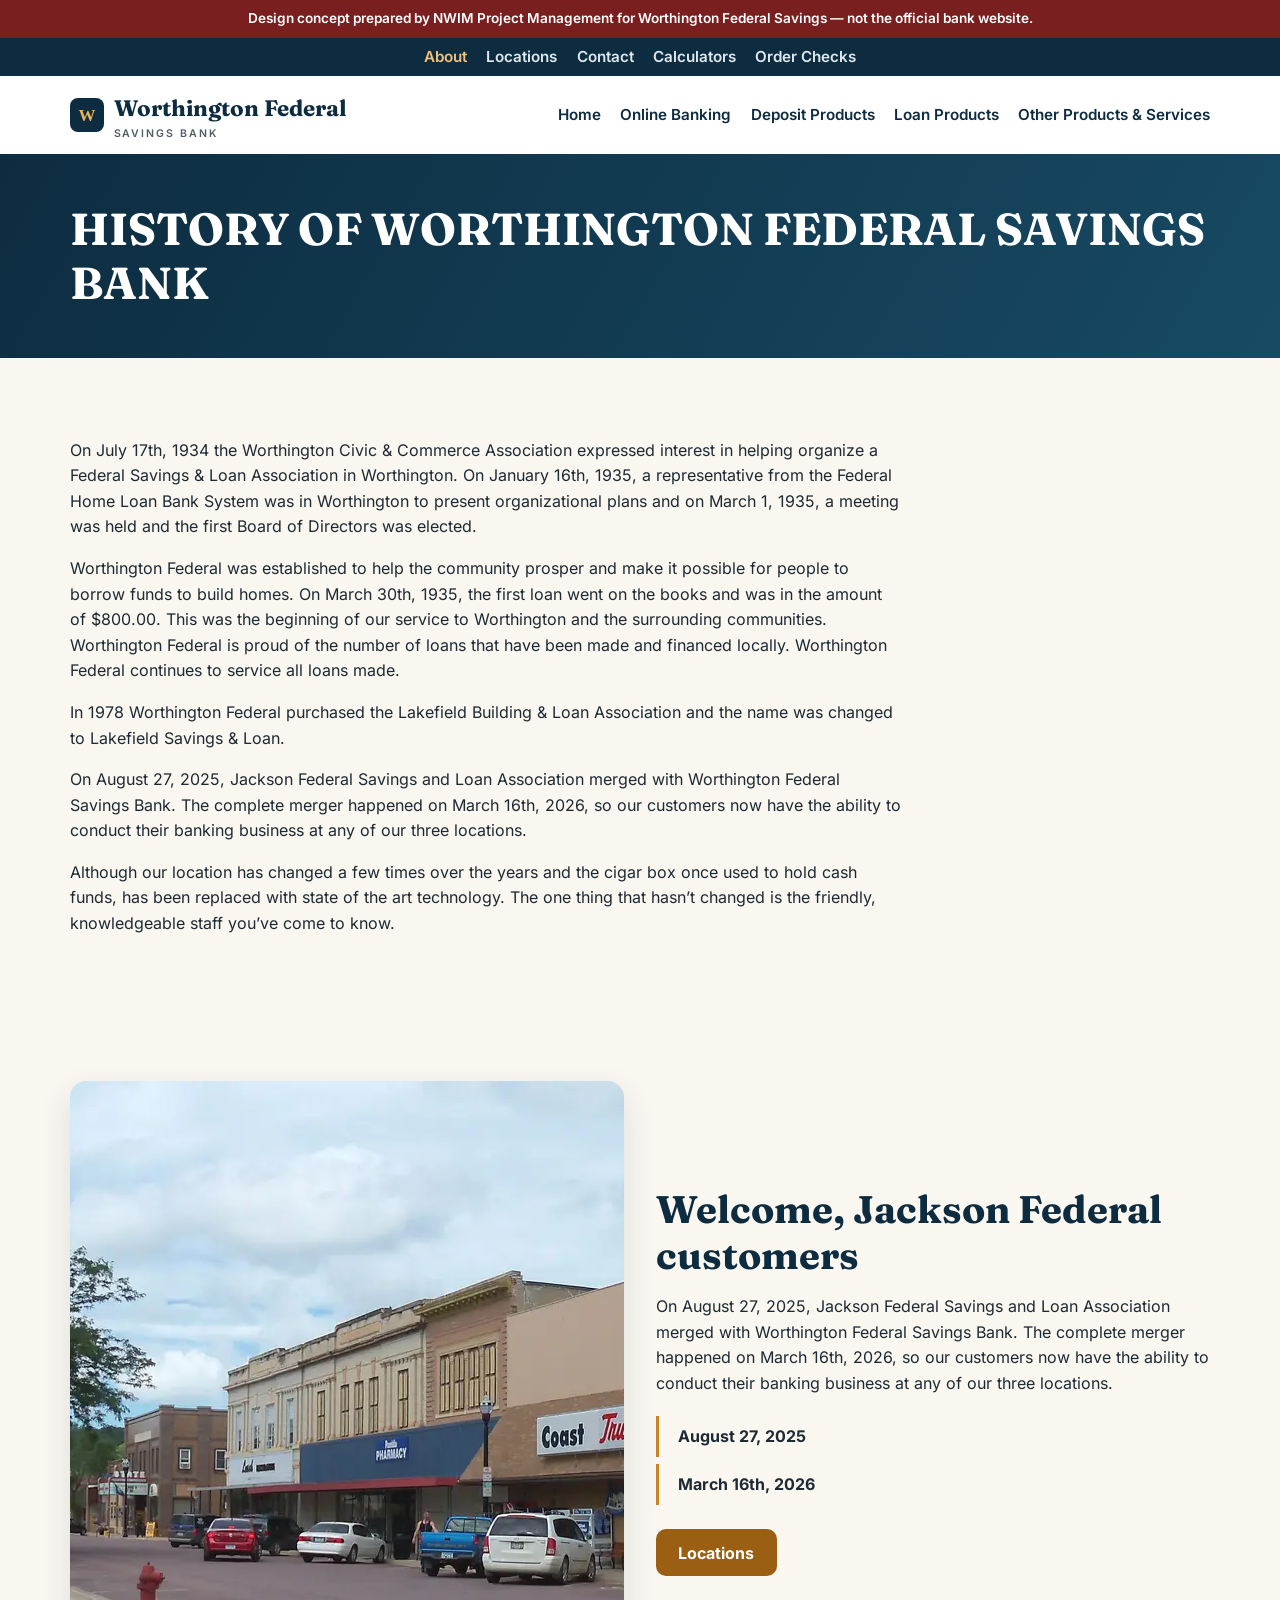
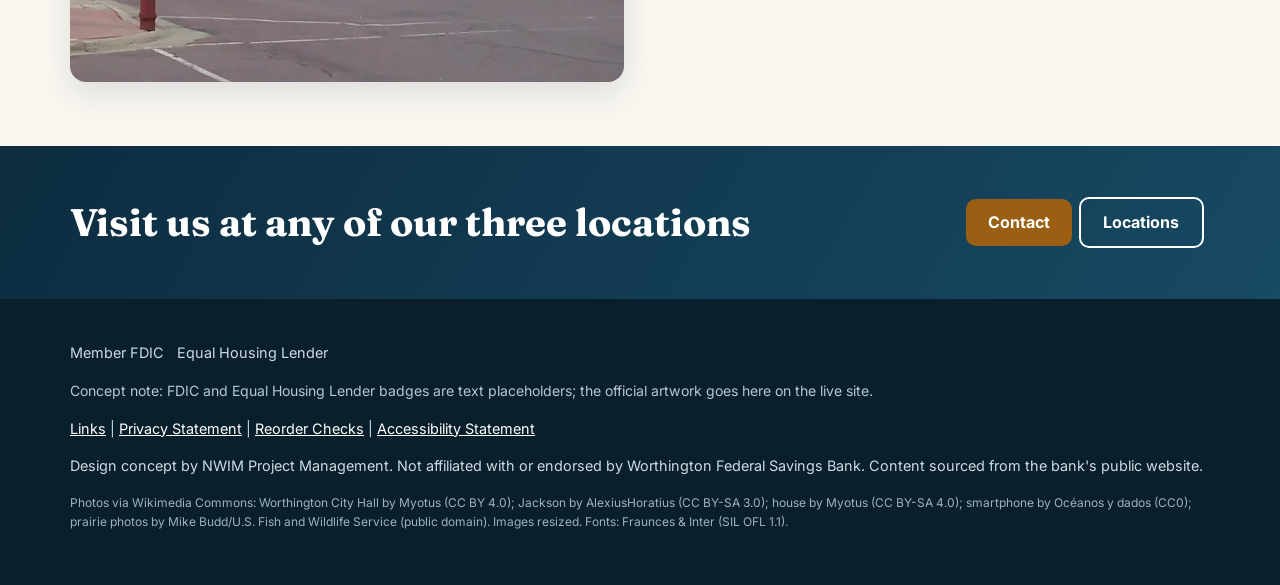
==== about.html @ 03e0e8eb "Concept v2: multi-page site, verbatim bank copy, single dropdown calculator Co-Authored-By: Claude O" ====
<!doctype html><html lang="en"><head><meta charset="utf-8"><meta name="viewport" content="width=device-width,initial-scale=1">
<meta name="robots" content="noindex,nofollow"><title>About — Worthington Federal Savings Bank (Design Concept)</title>
<link rel="preload" href="fonts/fraunces-700.woff2" as="font" type="font/woff2" crossorigin><link rel="stylesheet" href="style.css"></head><body>
<div class="concept" role="note">Design concept prepared by NWIM Project Management for Worthington Federal Savings — not the official bank website.</div>
<nav class="util" aria-label="Secondary"><div class="wrap"><a href="about.html" aria-current="page">About</a><a href="locations.html">Locations</a><a href="contact.html">Contact</a><a href="calculators.html">Calculators</a><a href="order-checks.html">Order Checks</a></div></nav>
<header><div class="wrap"><a class="mark" href="index.html"><svg width="34" height="34" viewBox="0 0 34 34" aria-hidden="true"><rect width="34" height="34" rx="8" fill="#0d2c40"/><text x="17" y="23" text-anchor="middle" font-family="Georgia,serif" font-size="17" font-weight="700" fill="#e9b25c">W</text></svg><span>Worthington Federal<small>Savings Bank</small></span></a>
<button class="menu-btn" id="menu-btn" type="button" aria-expanded="false" aria-controls="site-menu">Menu</button>
<nav class="primary" id="site-menu" aria-label="Main"><a href="index.html">Home</a><a href="online-banking.html">Online Banking</a><a href="deposit-products.html">Deposit Products</a><a href="loan-products.html">Loan Products</a><a href="other-products.html">Other Products &amp; Services</a><div class="menu-util"><a href="about.html" aria-current="page">About</a><a href="locations.html">Locations</a><a href="contact.html">Contact</a><a href="calculators.html">Calculators</a><a href="order-checks.html">Order Checks</a></div></nav></div></header>
<main id="top"><div class="page-hero"><div class="wrap"><h1>HISTORY OF WORTHINGTON FEDERAL SAVINGS BANK</h1></div></div><section><div class="wrap copy "> <p>
On July 17th, 1934 the Worthington Civic &amp; Commerce Association
    expressed interest in helping organize a Federal Savings &amp; Loan
    Association in Worthington. On January 16th, 1935, a representative from the
    Federal Home Loan Bank System was in Worthington to present organizational
    plans and on March 1, 1935, a meeting was held and the first Board of
    Directors was elected.
</p> <p>
Worthington Federal was established to help the community prosper and make
    it possible for people to borrow funds to build homes. On March 30th, 1935,
    the first loan went on the books and was in the amount of $800.00. This was
    the beginning of our service to Worthington and the surrounding communities.
    Worthington Federal is proud of the number of loans that have been made and
    financed locally. Worthington Federal continues to service all loans made.
</p> <p>
In 1978 Worthington Federal purchased the Lakefield Building &amp; Loan
    Association and the name was changed to Lakefield Savings &amp; Loan.
</p> <p>
On August 27, 2025, Jackson Federal Savings and Loan Association merged
    with Worthington Federal Savings Bank. The complete merger happened on
    March 16th, 2026, so our customers now have the ability to conduct their
    banking business at any of our three locations.
</p> <p>
Although our location has changed a few times over the years and the cigar
    box once used to hold cash funds, has been replaced with state of the art
    technology. The one thing that hasn’t changed is the friendly, knowledgeable
    staff you’ve come to know.
</p></div></section><section class="merger" id="jackson"><div class="wrap split"><img src="images/jackson.webp" alt="Downtown street in Jackson, Minnesota (town photo, not the bank)" width="1200" height="601" loading="lazy"><div>
<h2>Welcome, Jackson Federal customers</h2><p>On August 27, 2025, Jackson Federal Savings and Loan Association merged with Worthington Federal Savings Bank. The complete merger happened on March 16th, 2026, so our customers now have the ability to conduct their banking business at any of our three locations.</p>
<ol class="timeline"><li><b>August 27, 2025</b></li><li><b>March 16th, 2026</b></li></ol>
<a class="btn" href="locations.html">Locations</a></div></div></section><div class="cta"><div class="wrap"><div><h2>Visit us at any of our three locations</h2></div><div><a class="btn" href="contact.html">Contact</a><a class="btn ghost" href="locations.html">Locations</a></div></div></div></main>
<footer><div class="wrap"><div class="comp"><a href="speedbump.html?to=fdic">Member FDIC</a><a href="speedbump.html?to=hud">Equal Housing Lender</a></div><p class="small">Concept note: FDIC and Equal Housing Lender badges are text placeholders; the official artwork goes here on the live site.</p>
<p><a href="index.html">Links</a> | <a href="privacy-statement.html">Privacy Statement</a> | <a href="speedbump.html?to=mainstreet">Reorder Checks</a> | <a href="accessibility.html">Accessibility Statement</a></p>
<p>Design concept by NWIM Project Management. Not affiliated with or endorsed by Worthington Federal Savings Bank. Content sourced from the bank's public website.</p>
<p class="credits">Photos via Wikimedia Commons: Worthington City Hall by Myotus (CC BY 4.0); Jackson by AlexiusHoratius (CC BY-SA 3.0); house by Myotus (CC BY-SA 4.0); smartphone by Océanos y dados (CC0); prairie photos by Mike Budd/U.S. Fish and Wildlife Service (public domain). Images resized. Fonts: Fraunces &amp; Inter (SIL OFL 1.1).</p></div></footer>
<script src="nav.js"></script></body></html>
---- style.css ----
@font-face{font-family:Fraunces;font-weight:600;font-display:swap;src:url(fonts/fraunces-600.woff2) format("woff2")}
@font-face{font-family:Fraunces;font-weight:700;font-display:swap;src:url(fonts/fraunces-700.woff2) format("woff2")}
@font-face{font-family:Inter;font-weight:400;font-display:swap;src:url(fonts/inter-400.woff2) format("woff2")}
@font-face{font-family:Inter;font-weight:600;font-display:swap;src:url(fonts/inter-600.woff2) format("woff2")}
@font-face{font-family:Inter;font-weight:700;font-display:swap;src:url(fonts/inter-700.woff2) format("woff2")}
:root{--navy:#0d2c40;--navy2:#174a63;--gold:#c8862a;--gold-d:#9a5f12;--cream:#faf7f1;--ink:#1d2a33;--muted:#4f5e68;--r:16px;--sh:0 12px 32px rgba(13,44,64,.12)}
*{box-sizing:border-box}html{scroll-behavior:smooth}body{margin:0;font-family:Inter,system-ui,sans-serif;color:var(--ink);line-height:1.6;background:var(--cream)}
img{max-width:100%;display:block}a{color:var(--navy2)}
h1,h2,h3{font-family:Fraunces,Georgia,serif;color:var(--navy);line-height:1.2;margin:0 0 .6rem}h2{font-size:clamp(1.7rem,4vw,2.4rem)}
.wrap{max-width:1180px;margin:auto;padding:0 1.25rem}
.eyebrow{font-size:.78rem;letter-spacing:.16em;text-transform:uppercase;font-weight:700;color:var(--gold-d);margin:0 0 .4rem}
.concept{background:#7a1f1f;color:#fff;text-align:center;padding:.5rem 1rem;font-size:.85rem;font-weight:600;position:sticky;top:0;z-index:20}
header{background:#fff;box-shadow:0 1px 0 #e6e0d4}header .wrap{display:flex;flex-wrap:wrap;justify-content:space-between;align-items:center;padding:.9rem 1.25rem;gap:.6rem}
.mark{font-family:Fraunces,serif;font-size:1.4rem;color:var(--navy);font-weight:700;text-decoration:none;display:flex;align-items:center;gap:.6rem}.mark svg{flex:none}
.mark small{display:block;font:600 .66rem Inter,sans-serif;letter-spacing:.18em;color:var(--muted);text-transform:uppercase}
nav{display:flex;flex-wrap:wrap;gap:.25rem 1.2rem}nav a{text-decoration:none;font-weight:600;color:var(--navy);font-size:.95rem}nav a:hover{color:var(--gold-d)}
.hero{position:relative;color:#fff;padding:3.5rem 0 4rem;background:var(--navy) url(images/hero.webp) center/cover no-repeat}
.hero::before{content:"";position:absolute;inset:0;background:linear-gradient(100deg,rgba(9,30,44,.92) 0%,rgba(9,30,44,.75) 55%,rgba(9,30,44,.45) 100%)}
.hero .wrap{position:relative;display:grid;gap:2.2rem}.hero h1{color:#fff;font-size:clamp(2.1rem,6vw,3.4rem)}.hero p.lead{font-size:1.15rem;max-width:34rem;color:#e8eef2}
.hero .eyebrow{color:#f2c27a}.pills{display:flex;flex-wrap:wrap;gap:.6rem;margin-top:1.4rem;padding:0;list-style:none}.pills li{background:rgba(255,255,255,.14);border:1px solid rgba(255,255,255,.3);padding:.35rem .8rem;border-radius:99px;font-size:.88rem}
.card{background:#fff;color:var(--ink);border-radius:var(--r);padding:1.6rem;box-shadow:0 20px 50px rgba(0,0,0,.35)}
.card h2{font-size:1.45rem}label{display:block;font-weight:600;margin:.8rem 0 .3rem;font-size:.92rem}
input{width:100%;padding:.75rem;border:1px solid #8a99a3;border-radius:8px;font:inherit;background:#f3f5f6}
.btn,button{display:inline-block;margin-top:1.1rem;padding:.85rem 1.4rem;background:var(--gold-d);color:#fff;border:0;border-radius:10px;font:700 1rem Inter,sans-serif;cursor:pointer;text-decoration:none}
button{width:100%}.btn:hover,button:hover{background:#7d4c0d}.btn.ghost{background:transparent;border:2px solid #fff}
:focus-visible{outline:3px solid #f2c14e;outline-offset:2px}
.msg{background:#fff4d6;border:1px solid #c99a1a;padding:.75rem;border-radius:8px;margin-top:.8rem;font-size:.92rem}.small{font-size:.88rem;color:var(--muted)}
.lock{display:flex;gap:.4rem;align-items:center;font-size:.82rem;color:var(--muted);margin-top:.8rem}
section{padding:4rem 0}.center{text-align:center;max-width:44rem;margin:0 auto 2.2rem}
.quick{margin-top:-2.2rem;position:relative;z-index:2;padding:0}.quick ul{list-style:none;margin:0;padding:.6rem;background:#fff;border-radius:var(--r);box-shadow:var(--sh);display:grid;grid-template-columns:repeat(auto-fit,minmax(150px,1fr));gap:.3rem}
.quick a{display:flex;align-items:center;gap:.6rem;padding:.9rem;border-radius:10px;text-decoration:none;font-weight:600;color:var(--navy)}.quick a:hover{background:#f3eee4}
.ic{width:40px;height:40px;border-radius:10px;background:#f3e6d2;color:var(--gold-d);display:grid;place-items:center;flex:none}
.cards{display:grid;gap:1.4rem;grid-template-columns:repeat(auto-fit,minmax(260px,1fr))}
.pcard{background:#fff;border-radius:var(--r);overflow:hidden;box-shadow:var(--sh);display:flex;flex-direction:column}.pcard img{aspect-ratio:16/10;object-fit:cover;width:100%}
.pcard div{padding:1.3rem 1.4rem 1.5rem}.pcard ul{padding-left:1.1rem;margin:.4rem 0 0;color:var(--muted)}.pcard a{font-weight:700}
.why{background:#fff}.why .grid3{display:grid;gap:1.6rem;grid-template-columns:repeat(auto-fit,minmax(240px,1fr))}
.why .pt{padding:1.6rem;border-radius:var(--r);background:var(--cream);border:1px solid #ece4d6}.why .ic{width:52px;height:52px;margin-bottom:.8rem}
.merger .split{display:grid;gap:2rem;align-items:center}.merger img{border-radius:var(--r);box-shadow:var(--sh);aspect-ratio:16/10;object-fit:cover;width:100%}
.badge{display:inline-block;background:#e3efe6;color:#1f5a35;font-weight:700;font-size:.8rem;padding:.3rem .7rem;border-radius:99px;margin-bottom:.8rem}
.timeline{list-style:none;padding:0;margin:1.2rem 0 0}.timeline li{padding:.5rem 0 .5rem 1.2rem;border-left:3px solid var(--gold);margin-bottom:.4rem}
.loans{display:grid;gap:.8rem;grid-template-columns:repeat(auto-fit,minmax(200px,1fr));margin-top:1.5rem}.loans div{background:#fff;border-radius:12px;padding:1rem 1.2rem;border-left:4px solid var(--gold)}
.loc{background:#fff;border-radius:var(--r);overflow:hidden;box-shadow:var(--sh)}.loc img{aspect-ratio:16/9;object-fit:cover;width:100%}.loc .b{padding:1.3rem 1.4rem}
.loc dl{margin:.6rem 0 0;display:grid;grid-template-columns:auto 1fr;gap:.2rem .8rem;font-size:.93rem}.loc dt{font-weight:700}.loc dd{margin:0}
.cta{background:linear-gradient(120deg,var(--navy),var(--navy2));color:#fff;padding:3.2rem 0}.cta .wrap{display:flex;flex-wrap:wrap;gap:1.4rem;justify-content:space-between;align-items:center}.cta h2{color:#fff;margin:0}.cta p{margin:.3rem 0 0;color:#d6e2ea}
.cta .btn{margin:0 .4rem 0 0}
.contact .box{background:#fff;border-radius:var(--r);padding:1.6rem;box-shadow:var(--sh)}
footer{background:#0a1f2c;color:#cfdae1;padding:2.6rem 0;font-size:.9rem}footer a{color:#fff}footer .comp{display:flex;flex-wrap:wrap;gap:.8rem;margin-bottom:1rem}
footer .comp span{border:1px solid #5d7380;padding:.35rem .8rem;border-radius:8px;font-weight:700;color:#fff}.credits{font-size:.75rem;color:#9fb1bc;margin-top:1rem}.credits a{color:#c9d6de}
@media(min-width:880px){.hero{padding:5rem 0 6rem}.hero .wrap{grid-template-columns:1.35fr 1fr;align-items:center}.merger .split{grid-template-columns:1fr 1fr}}
@media(prefers-reduced-motion:reduce){html{scroll-behavior:auto}}
.pt0{padding-top:0}
footer .small{color:#b8c7d0}
/* multi-page nav */
.util{background:var(--navy);font-size:.85rem}.util .wrap{display:flex;flex-wrap:wrap;gap:.2rem 1.2rem;justify-content:flex-end;padding:.45rem 1.25rem}.util a{color:#dfe8ee;text-decoration:none}.util a:hover,.util a[aria-current]{color:#f2c27a}
header .wrap{position:relative}.menu-btn{display:none;margin:0;width:auto;padding:.55rem .9rem;background:var(--navy);border-radius:8px;font-size:.9rem}
nav.primary a[aria-current]{color:var(--gold-d);text-decoration:underline;text-underline-offset:6px}
.menu-util{display:none}
@media(max-width:879px){.util{display:none}.menu-btn{display:inline-block}#site-menu{display:none;width:100%;flex-direction:column;padding:.6rem 0;border-top:1px solid #e6e0d4}#site-menu.open{display:flex}
#site-menu a{padding:.55rem 0;font-size:1rem}.menu-util{display:flex;flex-direction:column;border-top:1px solid #e6e0d4;margin-top:.4rem;padding-top:.4rem}.menu-util a{font-weight:400}}
.page-hero{background:linear-gradient(120deg,var(--navy),var(--navy2));color:#fff;padding:3rem 0}.page-hero h1{color:#fff;font-size:clamp(2rem,5vw,2.8rem);margin:0}.page-hero p{color:#d6e2ea;max-width:44rem;margin:.6rem 0 0}.crumb{font-size:.85rem;color:#f2c27a!important}
.content{display:grid;gap:1.4rem;grid-template-columns:repeat(auto-fit,minmax(280px,1fr))}.panel{background:#fff;border-radius:var(--r);padding:1.5rem;box-shadow:var(--sh)}.panel ul{padding-left:1.1rem;margin:.4rem 0}.panel li{margin:.2rem 0}
.note{background:#fff4d6;border:1px solid #c99a1a;border-radius:10px;padding:.9rem 1.1rem;margin-top:1.4rem}
.soon{display:inline-block;background:#e3efe6;color:#1f5a35;font-weight:700;font-size:.78rem;padding:.3rem .7rem;border-radius:99px;margin-top:.6rem}
table.cd{border-collapse:collapse;width:100%}table.cd th,table.cd td{text-align:left;padding:.45rem .6rem;border-bottom:1px solid #ece4d6}
.pt-h{margin-top:2.4rem}
.copy h2{margin-top:2rem}.copy h2:first-child{margin-top:0}.copy table{border-collapse:collapse;margin:1rem 0;background:#fff;border-radius:10px;overflow:hidden;box-shadow:var(--sh)}.copy td,.copy th{padding:.55rem .8rem;border-bottom:1px solid #ece4d6;text-align:left;vertical-align:top}.copy th{background:var(--navy);color:#fff}
.copy ul,.copy ol{padding-left:1.3rem}.copy li{margin:.25rem 0}.copy dt{margin-top:1rem}.copy dd{margin-left:1rem}.narrow{max-width:46rem}.copy p{max-width:52rem}
.privacy table{width:100%}.privacy th:not(:first-child),.privacy td:not(:first-child){width:18%}
.calc{max-width:44rem;margin-left:auto;margin-right:auto}.pick-label{font-weight:700;display:block;margin-bottom:.4rem}#calc-pick{font-size:1.05rem;padding:.6rem;border-radius:8px;border:2px solid var(--navy2);width:100%;max-width:26rem;background:#fff}
.cform{margin-top:1.6rem;border-top:1px solid #ece4d6;padding-top:1.2rem}.cform .grid{display:grid;grid-template-columns:minmax(0,1fr) minmax(0,1fr);gap:.6rem 1rem;align-items:center;margin:1rem 0}
.cform input,.cform select{padding:.55rem;border:1px solid #b9b2a5;border-radius:8px;font:inherit;width:100%;margin:0}.cform .pair{display:flex;gap:.5rem;align-items:center}
.cform input[aria-invalid]{border-color:#b3261e;outline:2px solid #b3261e}.cform button{width:auto;padding:.7rem 1.4rem}.result{font-size:1.15rem;background:#eef4f7;border-radius:10px;padding:.9rem 1rem;min-height:1.5em}.result output{font-weight:700}
@media(max-width:600px){.cform .grid{grid-template-columns:1fr}}
.sb-btns{display:flex;gap:1rem}.btn.ghost{background:transparent;color:var(--navy);border:2px solid var(--navy)}
footer .comp a{color:inherit;text-decoration:none}
.cta .btn.ghost{color:#fff;border-color:#fff;background:transparent}
.pcard img{width:100%;height:auto;aspect-ratio:3/2;object-fit:cover}
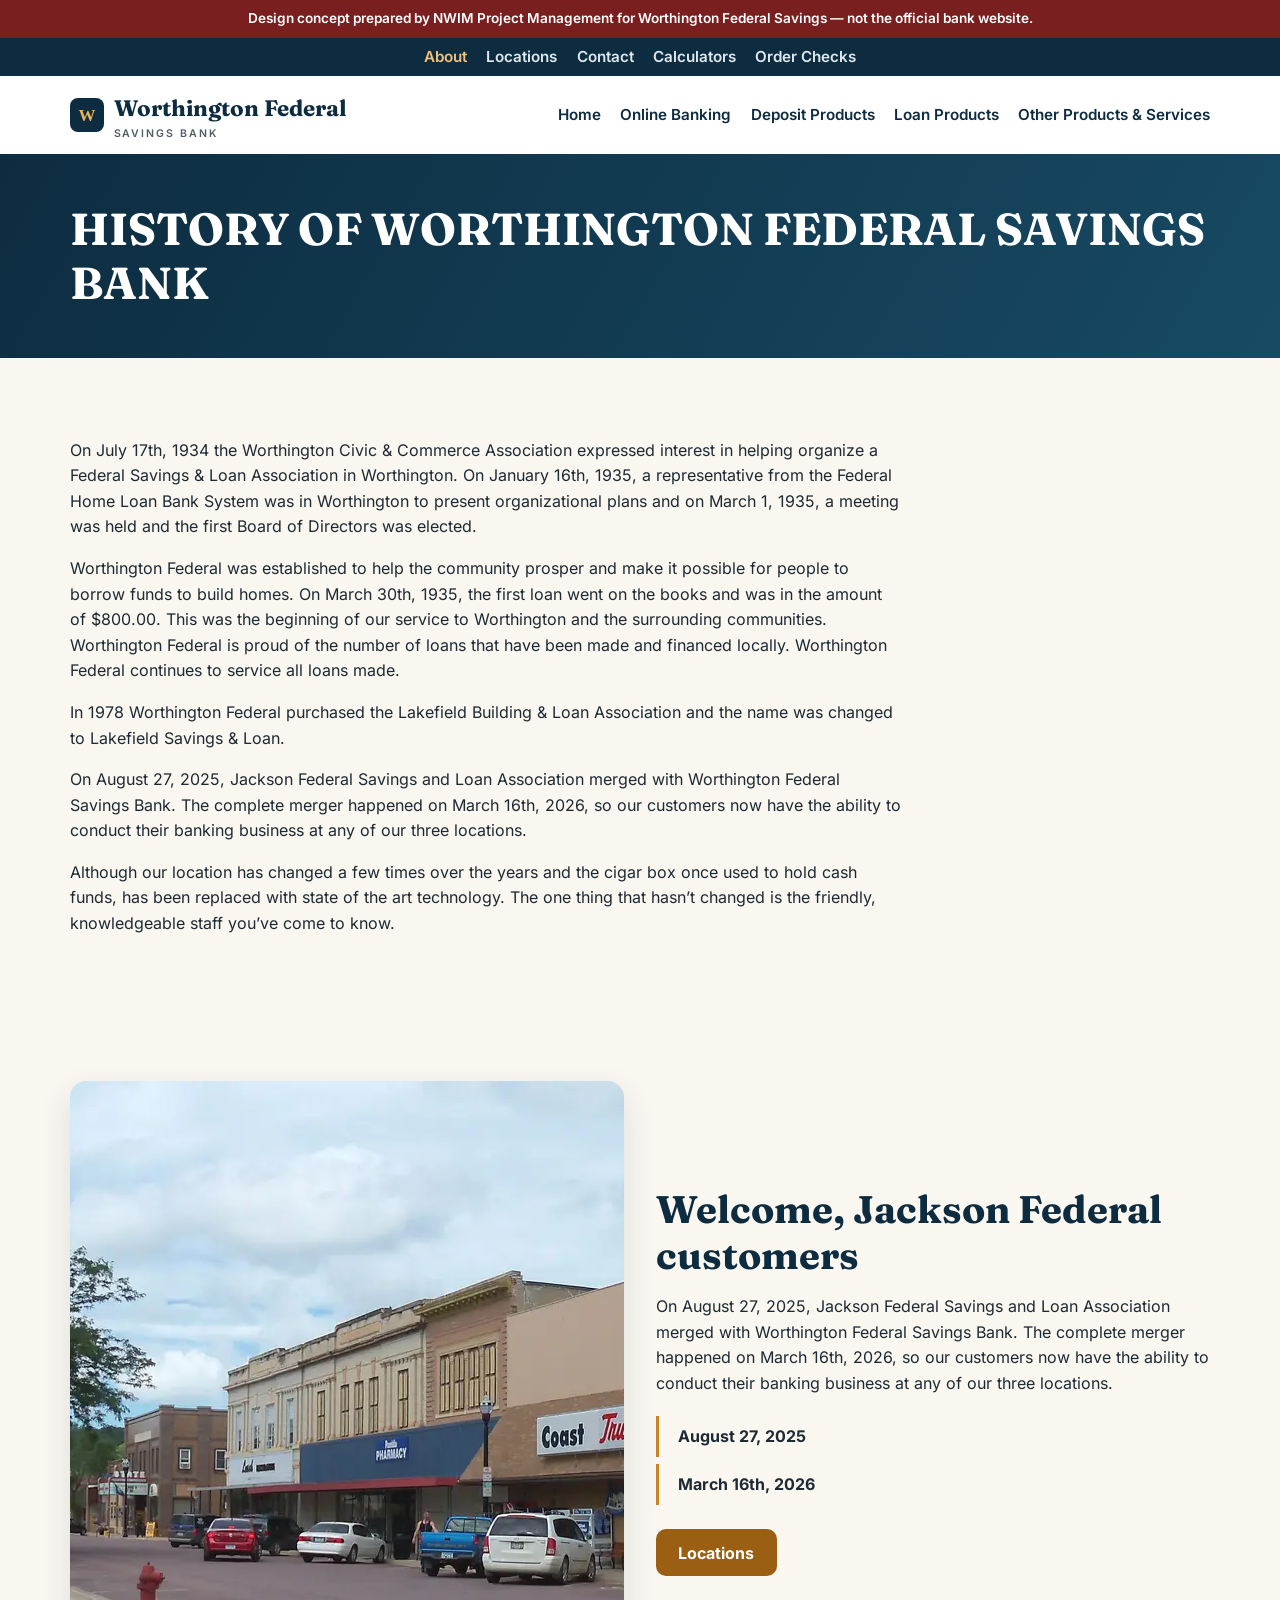
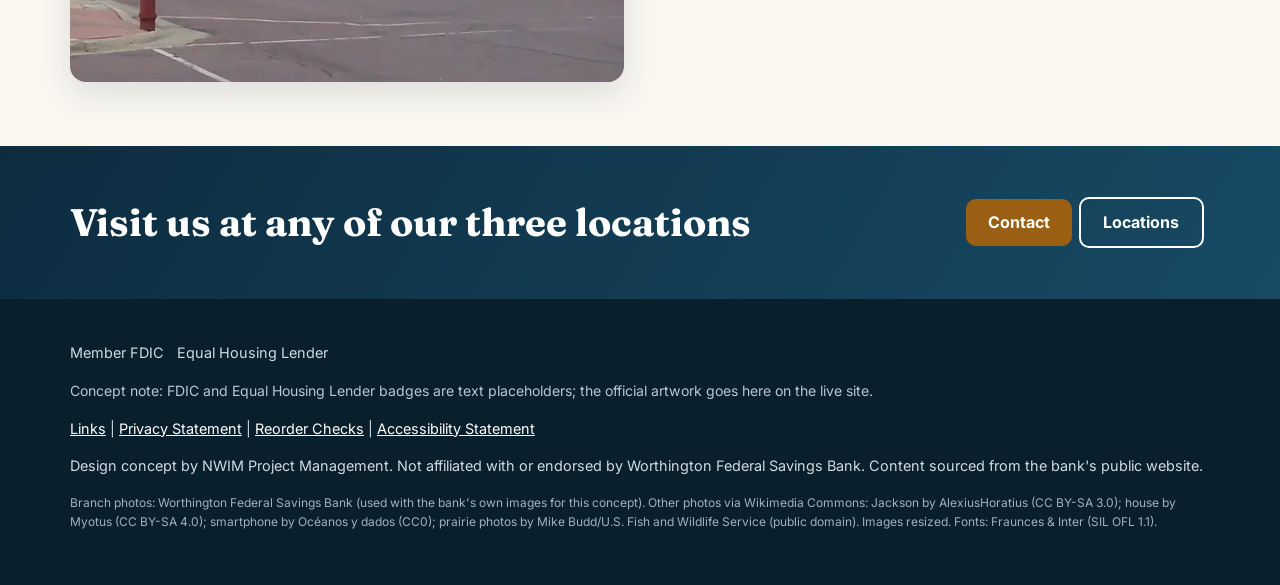
==== commit 4537556c: "Concept v3: bank branch photos, share preview image Co-Authored-By: Claude Opus 5.5 <noreply@anthrop" ====
--- a/about.html
+++ b/about.html
@@ -1,5 +1,6 @@
 <!doctype html><html lang="en"><head><meta charset="utf-8"><meta name="viewport" content="width=device-width,initial-scale=1">
-<meta name="robots" content="noindex,nofollow"><title>About — Worthington Federal Savings Bank (Design Concept)</title>
+<meta name="robots" content="noindex,nofollow"><title>About — Worthington Federal Savings Bank (Design Concept)</title><meta property="og:title" content="About — Worthington Federal Savings Bank (Design Concept)"><meta property="og:description" content="Hello and welcome to Worthington Federal Savings Bank&#39;s Website."><meta property="og:type" content="website"><meta property="og:url" content="https://wfsb.nwimpm.com/about.html"><meta property="og:image" content="https://wfsb.nwimpm.com/images/share.jpg"><meta property="og:image:width" content="1200"><meta property="og:image:height" content="630"><meta property="og:image:alt" content="Worthington Federal Savings Bank, Worthington office, with the names Worthington, Lakefield and Jackson"><meta name="twitter:card" content="summary_large_image">
+
 <link rel="preload" href="fonts/fraunces-700.woff2" as="font" type="font/woff2" crossorigin><link rel="stylesheet" href="style.css"></head><body>
 <div class="concept" role="note">Design concept prepared by NWIM Project Management for Worthington Federal Savings — not the official bank website.</div>
 <nav class="util" aria-label="Secondary"><div class="wrap"><a href="about.html" aria-current="page">About</a><a href="locations.html">Locations</a><a href="contact.html">Contact</a><a href="calculators.html">Calculators</a><a href="order-checks.html">Order Checks</a></div></nav>
@@ -40,5 +41,5 @@
 <footer><div class="wrap"><div class="comp"><a href="speedbump.html?to=fdic">Member FDIC</a><a href="speedbump.html?to=hud">Equal Housing Lender</a></div><p class="small">Concept note: FDIC and Equal Housing Lender badges are text placeholders; the official artwork goes here on the live site.</p>
 <p><a href="index.html">Links</a> | <a href="privacy-statement.html">Privacy Statement</a> | <a href="speedbump.html?to=mainstreet">Reorder Checks</a> | <a href="accessibility.html">Accessibility Statement</a></p>
 <p>Design concept by NWIM Project Management. Not affiliated with or endorsed by Worthington Federal Savings Bank. Content sourced from the bank's public website.</p>
-<p class="credits">Photos via Wikimedia Commons: Worthington City Hall by Myotus (CC BY 4.0); Jackson by AlexiusHoratius (CC BY-SA 3.0); house by Myotus (CC BY-SA 4.0); smartphone by Océanos y dados (CC0); prairie photos by Mike Budd/U.S. Fish and Wildlife Service (public domain). Images resized. Fonts: Fraunces &amp; Inter (SIL OFL 1.1).</p></div></footer>
+<p class="credits">Branch photos: Worthington Federal Savings Bank (used with the bank&#39;s own images for this concept). Other photos via Wikimedia Commons: Jackson by AlexiusHoratius (CC BY-SA 3.0); house by Myotus (CC BY-SA 4.0); smartphone by Océanos y dados (CC0); prairie photos by Mike Budd/U.S. Fish and Wildlife Service (public domain). Images resized. Fonts: Fraunces &amp; Inter (SIL OFL 1.1).</p></div></footer>
 <script src="nav.js"></script></body></html>
--- a/style.css
+++ b/style.css
@@ -39,7 +39,7 @@
 .badge{display:inline-block;background:#e3efe6;color:#1f5a35;font-weight:700;font-size:.8rem;padding:.3rem .7rem;border-radius:99px;margin-bottom:.8rem}
 .timeline{list-style:none;padding:0;margin:1.2rem 0 0}.timeline li{padding:.5rem 0 .5rem 1.2rem;border-left:3px solid var(--gold);margin-bottom:.4rem}
 .loans{display:grid;gap:.8rem;grid-template-columns:repeat(auto-fit,minmax(200px,1fr));margin-top:1.5rem}.loans div{background:#fff;border-radius:12px;padding:1rem 1.2rem;border-left:4px solid var(--gold)}
-.loc{background:#fff;border-radius:var(--r);overflow:hidden;box-shadow:var(--sh)}.loc img{aspect-ratio:16/9;object-fit:cover;width:100%}.loc .b{padding:1.3rem 1.4rem}
+.loc{background:#fff;border-radius:var(--r);overflow:hidden;box-shadow:var(--sh);display:flex;flex-direction:column}.loc img{aspect-ratio:4/3;object-fit:cover;width:100%;max-width:360px;margin:1rem auto 0;border-radius:calc(var(--r)/2);background:#eef}.loc .b{padding:1.3rem 1.4rem}
 .loc dl{margin:.6rem 0 0;display:grid;grid-template-columns:auto 1fr;gap:.2rem .8rem;font-size:.93rem}.loc dt{font-weight:700}.loc dd{margin:0}
 .cta{background:linear-gradient(120deg,var(--navy),var(--navy2));color:#fff;padding:3.2rem 0}.cta .wrap{display:flex;flex-wrap:wrap;gap:1.4rem;justify-content:space-between;align-items:center}.cta h2{color:#fff;margin:0}.cta p{margin:.3rem 0 0;color:#d6e2ea}
 .cta .btn{margin:0 .4rem 0 0}
